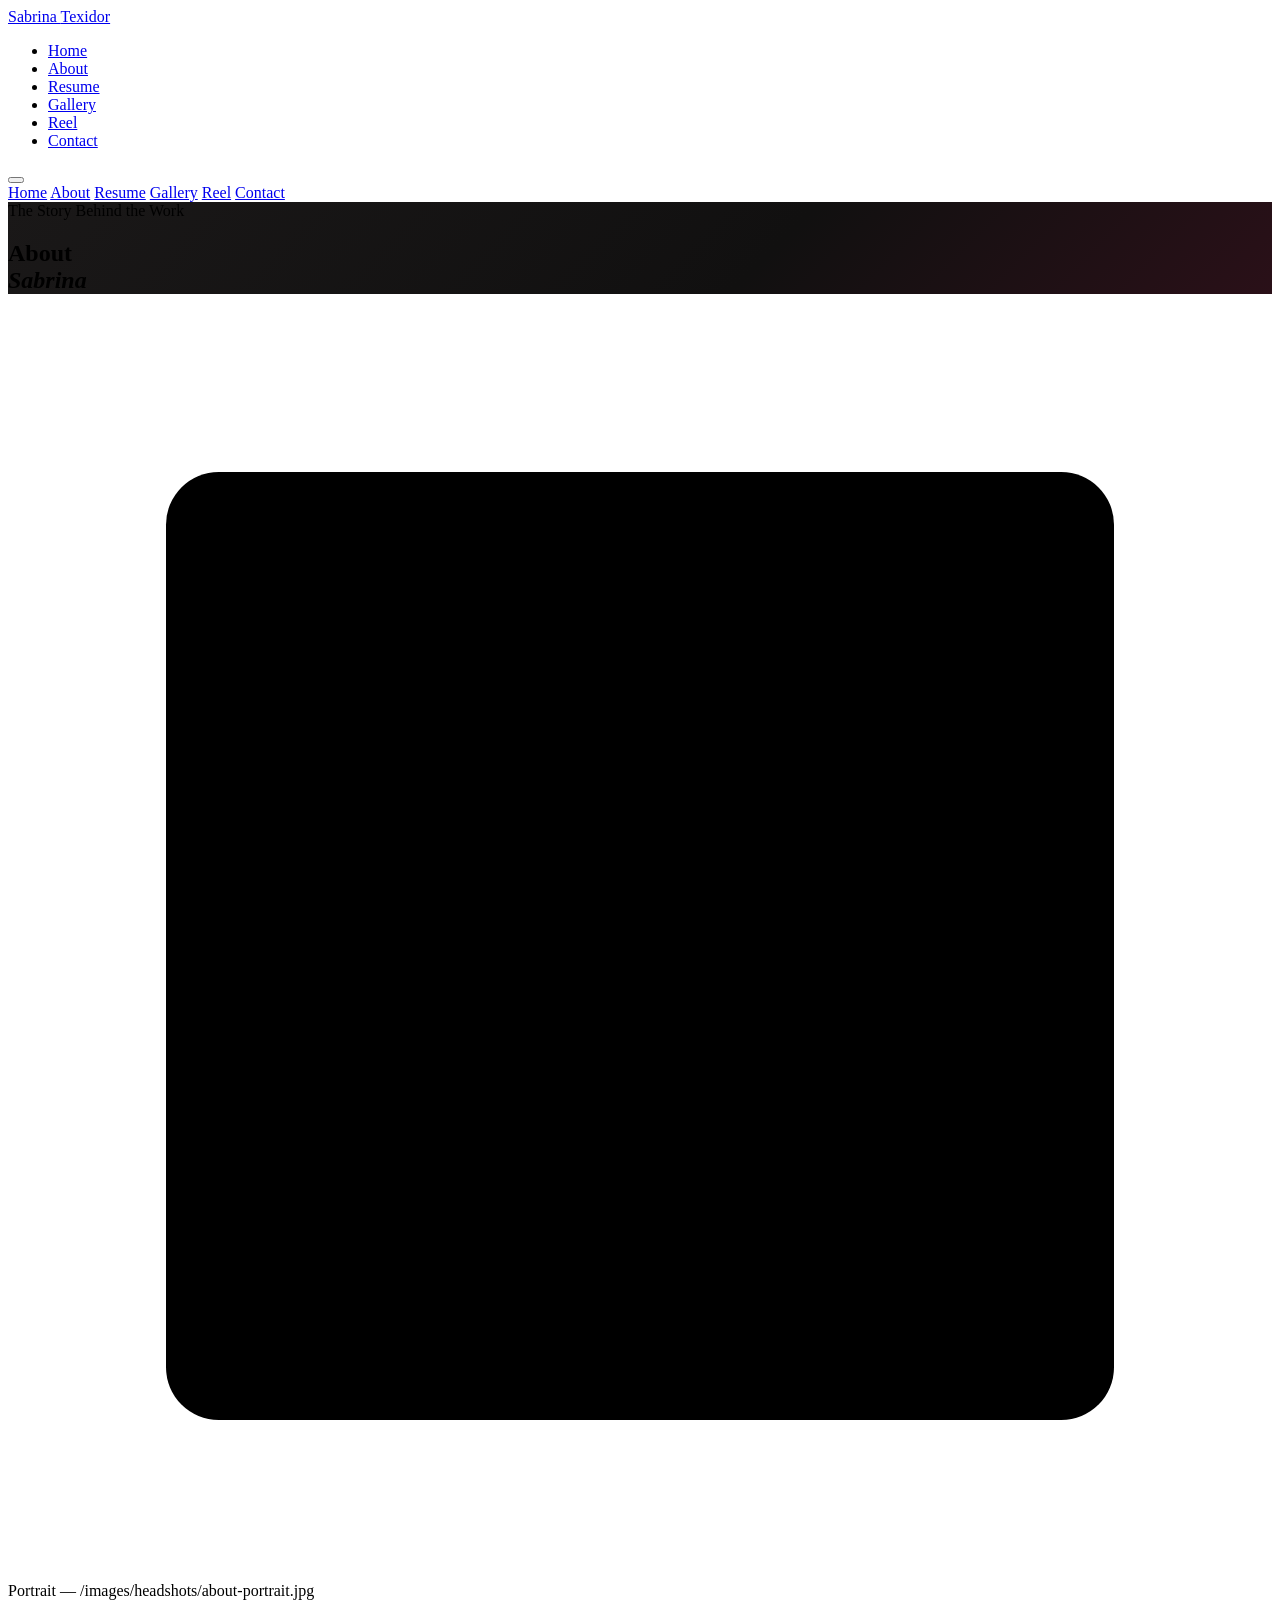
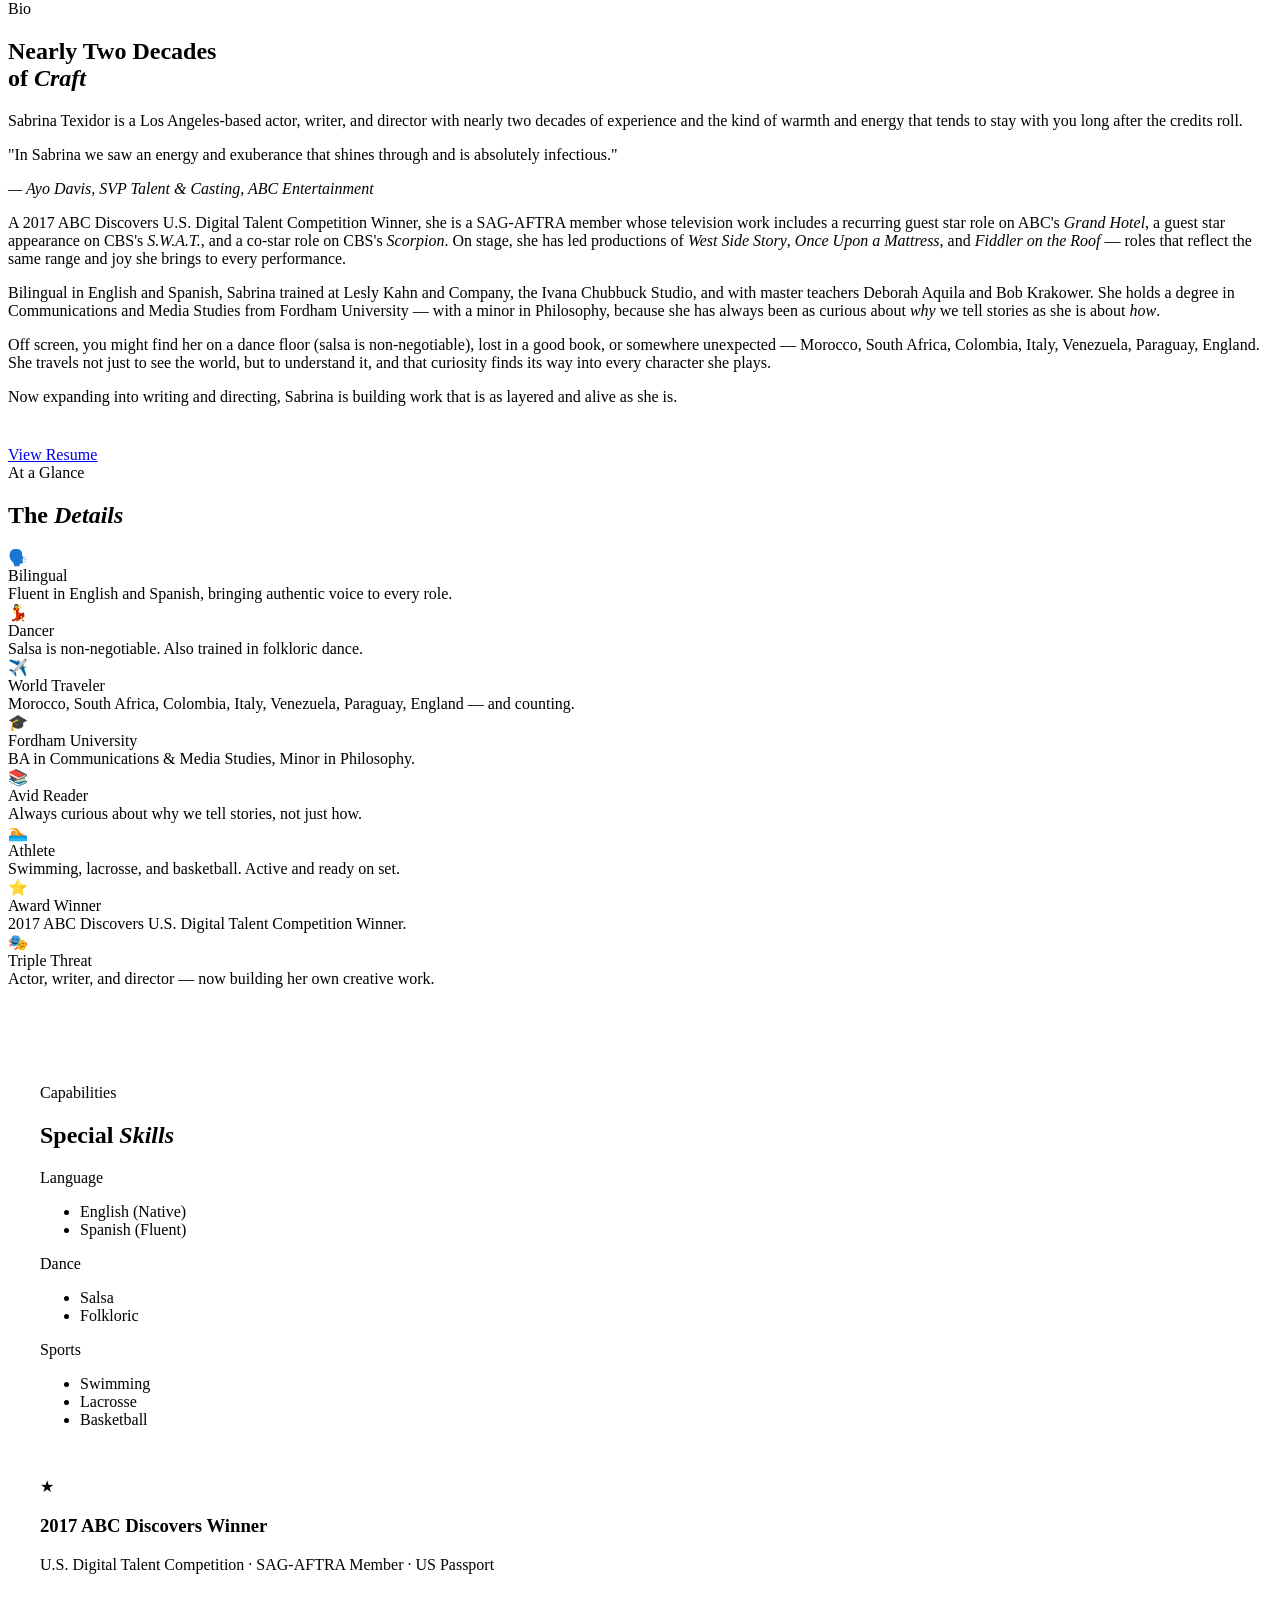
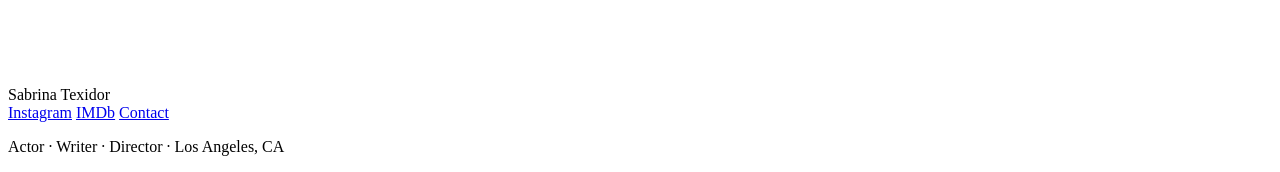
==== about.html @ fdd6691d "Add files via upload" ====
<!DOCTYPE html>
<html lang="en">
<head>
  <meta charset="UTF-8" />
  <meta name="viewport" content="width=device-width, initial-scale=1.0" />
  <title>About — Sabrina Texidor</title>
  <meta name="description" content="Learn about Sabrina Texidor — actor, writer, director based in Los Angeles. SAG-AFTRA member, ABC Discovers winner, bilingual storyteller." />
  <link rel="stylesheet" href="css/style.css" />
</head>
<body>

  <!-- NAVIGATION -->
  <nav class="nav scrolled" id="mainNav">
    <a href="index.html" class="nav__logo">Sabrina <span>Texidor</span></a>
    <ul class="nav__links">
      <li><a href="index.html">Home</a></li>
      <li><a href="about.html">About</a></li>
      <li><a href="resume.html">Resume</a></li>
      <li><a href="gallery.html">Gallery</a></li>
      <li><a href="reel.html">Reel</a></li>
      <li><a href="contact.html">Contact</a></li>
    </ul>
    <button class="nav__toggle" aria-label="Toggle menu">
      <span></span><span></span><span></span>
    </button>
  </nav>

  <div class="nav__mobile">
    <a href="index.html">Home</a>
    <a href="about.html">About</a>
    <a href="resume.html">Resume</a>
    <a href="gallery.html">Gallery</a>
    <a href="reel.html">Reel</a>
    <a href="contact.html">Contact</a>
  </div>

  <!-- PAGE HERO -->
  <section class="page-hero" style="background: linear-gradient(135deg, #1a1818 0%, #111010 60%, #2a1018 100%);">
    <div class="container">
      <div class="page-hero__content">
        <span class="section-label reveal">The Story Behind the Work</span>
        <h1 class="page-hero__title reveal reveal-delay-1">About<br><em style="color:var(--gold);">Sabrina</em></h1>
      </div>
    </div>
    <div style="position:absolute;inset:0;background:linear-gradient(to bottom, transparent 40%, var(--charcoal) 100%);"></div>
  </section>

  <!-- ABOUT INTRO -->
  <section class="about-intro">
    <div class="about-intro__grid container">
      <div class="about-intro__image reveal">
        <div class="about-photo">
          <div class="img-placeholder" style="height:100%;min-height:500px;">
            <svg viewBox="0 0 24 24" stroke-width="1"><rect x="3" y="3" width="18" height="18" rx="1"/><circle cx="8.5" cy="8.5" r="1.5"/><polyline points="21 15 16 10 5 21"/></svg>
            <span>Portrait — /images/headshots/about-portrait.jpg</span>
          </div>
          <!-- <img src="images/headshots/about-portrait.jpg" alt="Sabrina Texidor" /> -->
        </div>
      </div>

      <div class="about-intro__text">
        <span class="section-label reveal">Bio</span>
        <h2 class="section-title reveal reveal-delay-1">Nearly Two Decades<br>of <em>Craft</em></h2>
        <div class="divider reveal reveal-delay-2"></div>

        <p class="reveal reveal-delay-2">
          Sabrina Texidor is a Los Angeles-based actor, writer, and director with nearly two decades of experience and the kind of warmth and energy that tends to stay with you long after the credits roll.
        </p>

        <div class="pull-quote reveal reveal-delay-2">
          <p>"In Sabrina we saw an energy and exuberance that shines through and is absolutely infectious."</p>
          <cite>— Ayo Davis, SVP Talent &amp; Casting, ABC Entertainment</cite>
        </div>

        <p class="reveal reveal-delay-3">
          A 2017 ABC Discovers U.S. Digital Talent Competition Winner, she is a SAG-AFTRA member whose television work includes a recurring guest star role on ABC's <em>Grand Hotel</em>, a guest star appearance on CBS's <em>S.W.A.T.</em>, and a co-star role on CBS's <em>Scorpion</em>. On stage, she has led productions of <em>West Side Story</em>, <em>Once Upon a Mattress</em>, and <em>Fiddler on the Roof</em> — roles that reflect the same range and joy she brings to every performance.
        </p>

        <p class="reveal reveal-delay-3">
          Bilingual in English and Spanish, Sabrina trained at Lesly Kahn and Company, the Ivana Chubbuck Studio, and with master teachers Deborah Aquila and Bob Krakower. She holds a degree in Communications and Media Studies from Fordham University — with a minor in Philosophy, because she has always been as curious about <em>why</em> we tell stories as she is about <em>how</em>.
        </p>

        <p class="reveal reveal-delay-4">
          Off screen, you might find her on a dance floor (salsa is non-negotiable), lost in a good book, or somewhere unexpected — Morocco, South Africa, Colombia, Italy, Venezuela, Paraguay, England. She travels not just to see the world, but to understand it, and that curiosity finds its way into every character she plays.
        </p>

        <p class="reveal reveal-delay-4">
          Now expanding into writing and directing, Sabrina is building work that is as layered and alive as she is.
        </p>

        <div style="margin-top: 2.5rem;" class="reveal reveal-delay-4">
          <a href="resume.html" class="btn"><span>View Resume</span></a>
        </div>
      </div>
    </div>
  </section>

  <!-- FUN FACTS -->
  <section class="fun-facts">
    <div class="container">
      <span class="section-label reveal">At a Glance</span>
      <h2 class="section-title reveal reveal-delay-1">The <em>Details</em></h2>
      <div class="divider reveal reveal-delay-2"></div>

      <div class="fun-facts__grid">
        <div class="fact-card reveal">
          <div class="fact-card__icon">🗣️</div>
          <div class="fact-card__title">Bilingual</div>
          <div class="fact-card__text">Fluent in English and Spanish, bringing authentic voice to every role.</div>
        </div>
        <div class="fact-card reveal reveal-delay-1">
          <div class="fact-card__icon">💃</div>
          <div class="fact-card__title">Dancer</div>
          <div class="fact-card__text">Salsa is non-negotiable. Also trained in folkloric dance.</div>
        </div>
        <div class="fact-card reveal reveal-delay-2">
          <div class="fact-card__icon">✈️</div>
          <div class="fact-card__title">World Traveler</div>
          <div class="fact-card__text">Morocco, South Africa, Colombia, Italy, Venezuela, Paraguay, England — and counting.</div>
        </div>
        <div class="fact-card reveal reveal-delay-3">
          <div class="fact-card__icon">🎓</div>
          <div class="fact-card__title">Fordham University</div>
          <div class="fact-card__text">BA in Communications & Media Studies, Minor in Philosophy.</div>
        </div>
        <div class="fact-card reveal">
          <div class="fact-card__icon">📚</div>
          <div class="fact-card__title">Avid Reader</div>
          <div class="fact-card__text">Always curious about why we tell stories, not just how.</div>
        </div>
        <div class="fact-card reveal reveal-delay-1">
          <div class="fact-card__icon">🏊</div>
          <div class="fact-card__title">Athlete</div>
          <div class="fact-card__text">Swimming, lacrosse, and basketball. Active and ready on set.</div>
        </div>
        <div class="fact-card reveal reveal-delay-2">
          <div class="fact-card__icon">⭐</div>
          <div class="fact-card__title">Award Winner</div>
          <div class="fact-card__text">2017 ABC Discovers U.S. Digital Talent Competition Winner.</div>
        </div>
        <div class="fact-card reveal reveal-delay-3">
          <div class="fact-card__icon">🎭</div>
          <div class="fact-card__title">Triple Threat</div>
          <div class="fact-card__text">Actor, writer, and director — now building her own creative work.</div>
        </div>
      </div>
    </div>
  </section>

  <!-- SPECIAL SKILLS -->
  <section style="padding: 6rem 2rem; background: var(--charcoal);">
    <div class="container">
      <span class="section-label reveal">Capabilities</span>
      <h2 class="section-title reveal reveal-delay-1">Special <em>Skills</em></h2>
      <div class="divider reveal reveal-delay-2"></div>

      <div class="skills-grid reveal reveal-delay-2">
        <div class="skill-group">
          <div class="skill-group__title">Language</div>
          <ul class="skill-group__list">
            <li>English (Native)</li>
            <li>Spanish (Fluent)</li>
          </ul>
        </div>
        <div class="skill-group">
          <div class="skill-group__title">Dance</div>
          <ul class="skill-group__list">
            <li>Salsa</li>
            <li>Folkloric</li>
          </ul>
        </div>
        <div class="skill-group">
          <div class="skill-group__title">Sports</div>
          <ul class="skill-group__list">
            <li>Swimming</li>
            <li>Lacrosse</li>
            <li>Basketball</li>
          </ul>
        </div>
      </div>

      <div style="margin-top: 3rem;" class="reveal reveal-delay-3">
        <div class="award-highlight">
          <div class="award-star">★</div>
          <div class="award-highlight__text">
            <h3>2017 ABC Discovers Winner</h3>
            <p>U.S. Digital Talent Competition · SAG-AFTRA Member · US Passport</p>
          </div>
        </div>
      </div>
    </div>
  </section>

  <!-- FOOTER -->
  <footer>
    <div class="footer-logo">Sabrina <span>Texidor</span></div>
    <div class="footer-social">
      <a href="https://www.instagram.com/sabrinatexidor" target="_blank" rel="noopener">Instagram</a>
      <a href="https://www.imdb.com/name/nm5938109/" target="_blank" rel="noopener">IMDb</a>
      <a href="contact.html">Contact</a>
    </div>
    <p>Actor · Writer · Director · Los Angeles, CA</p>
  </footer>

  <script src="js/main.js"></script>
</body>
</html>
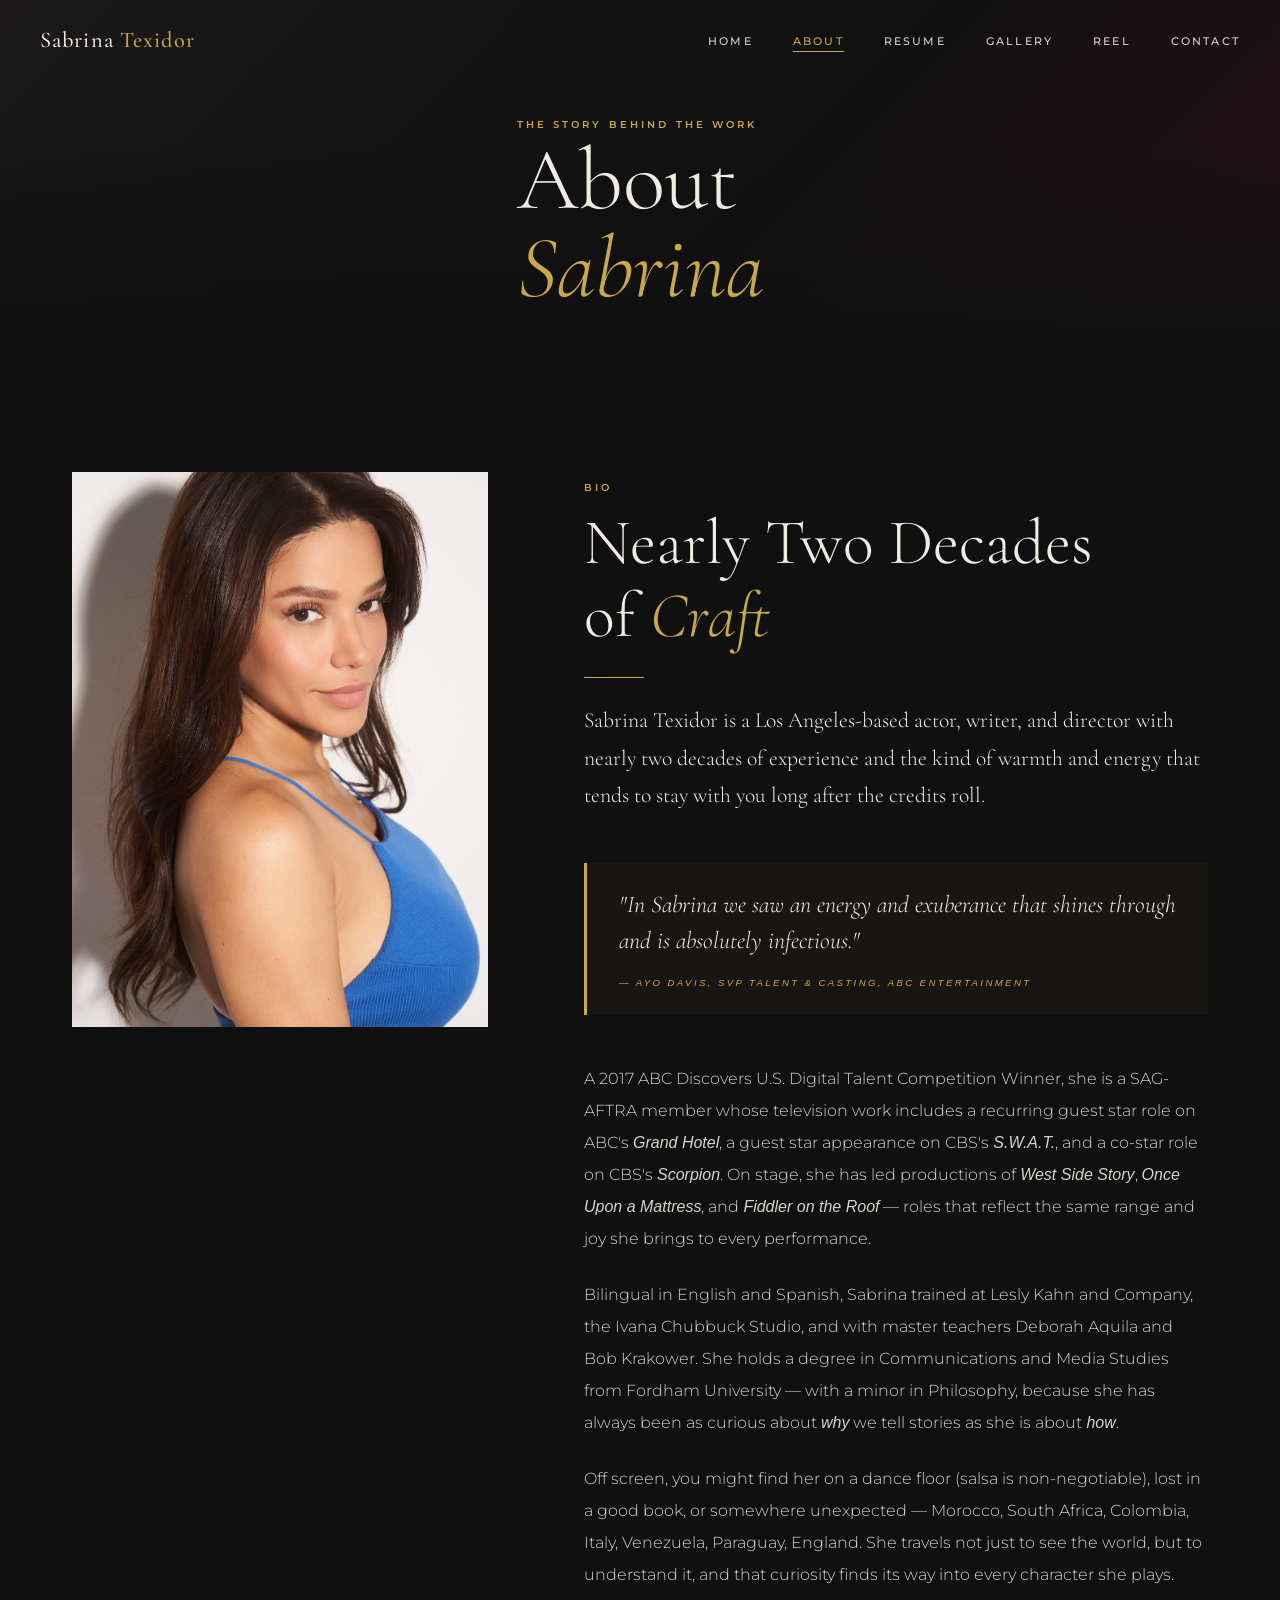
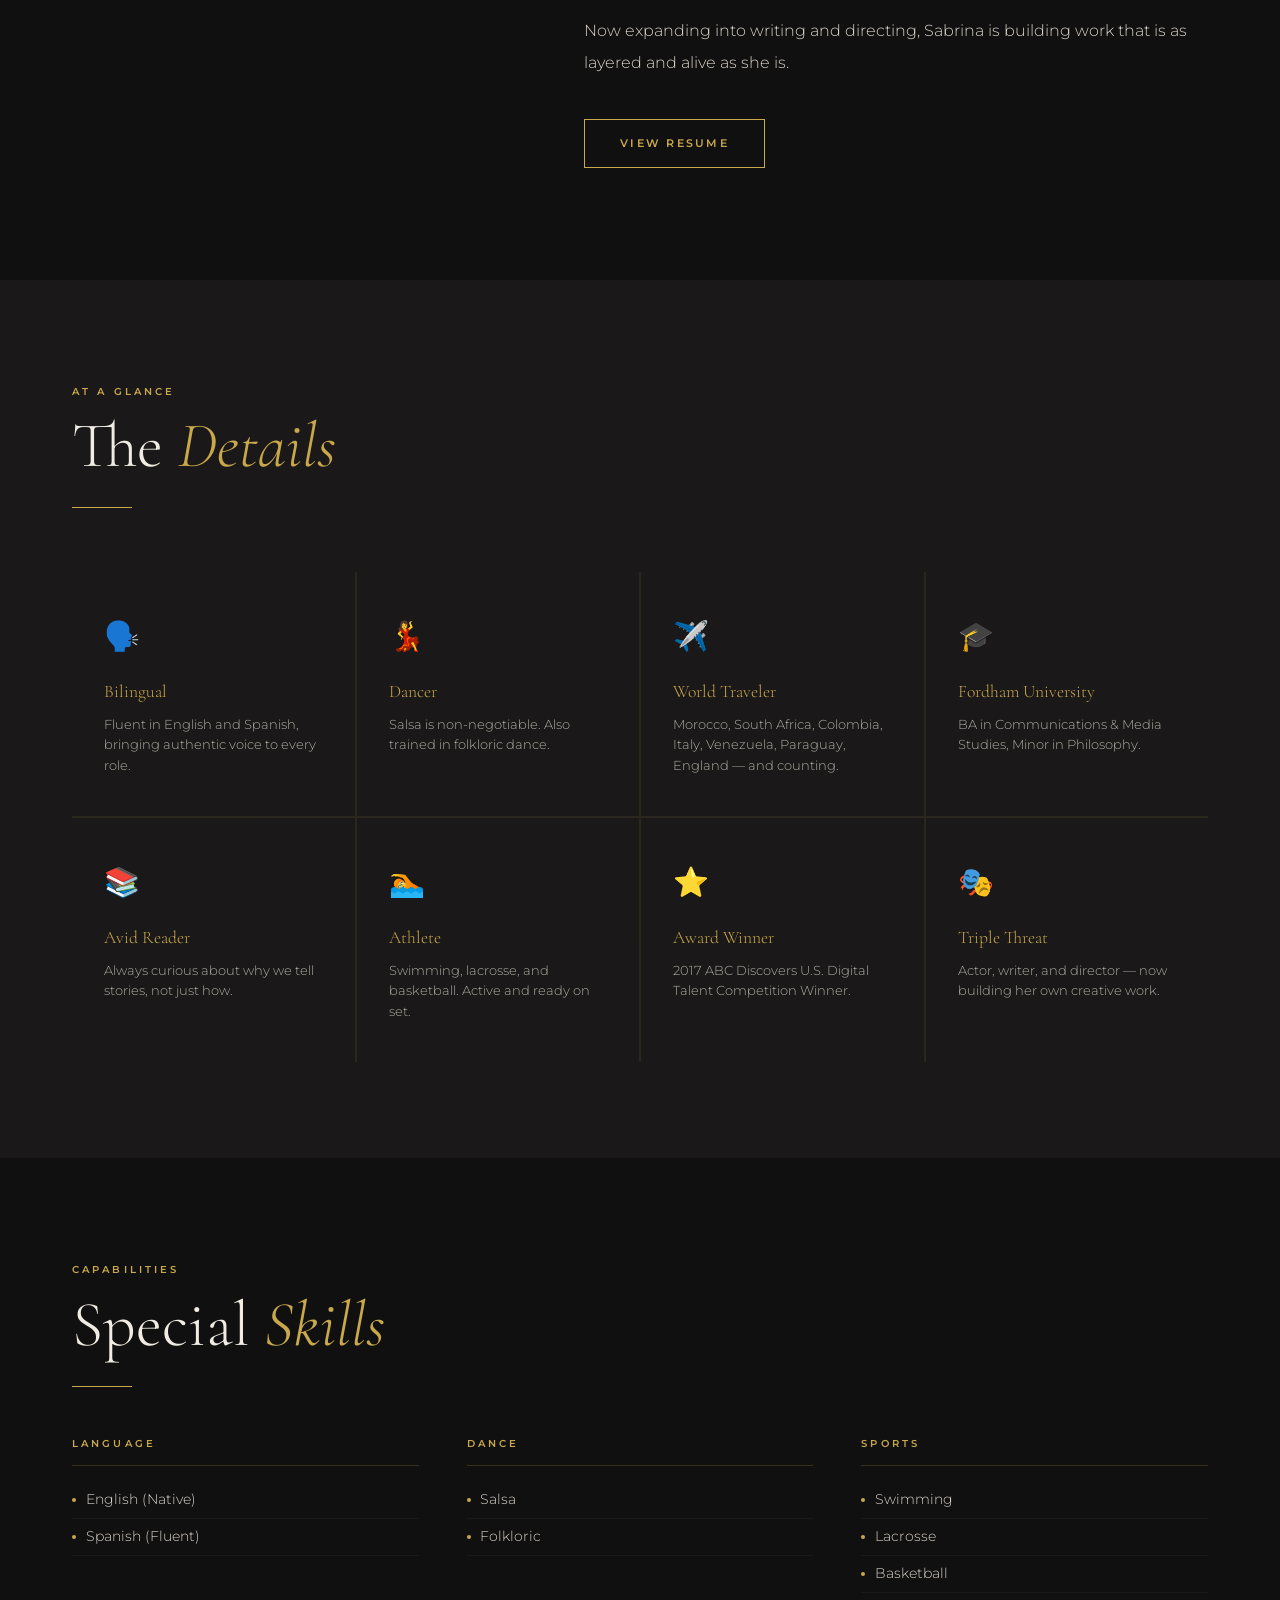
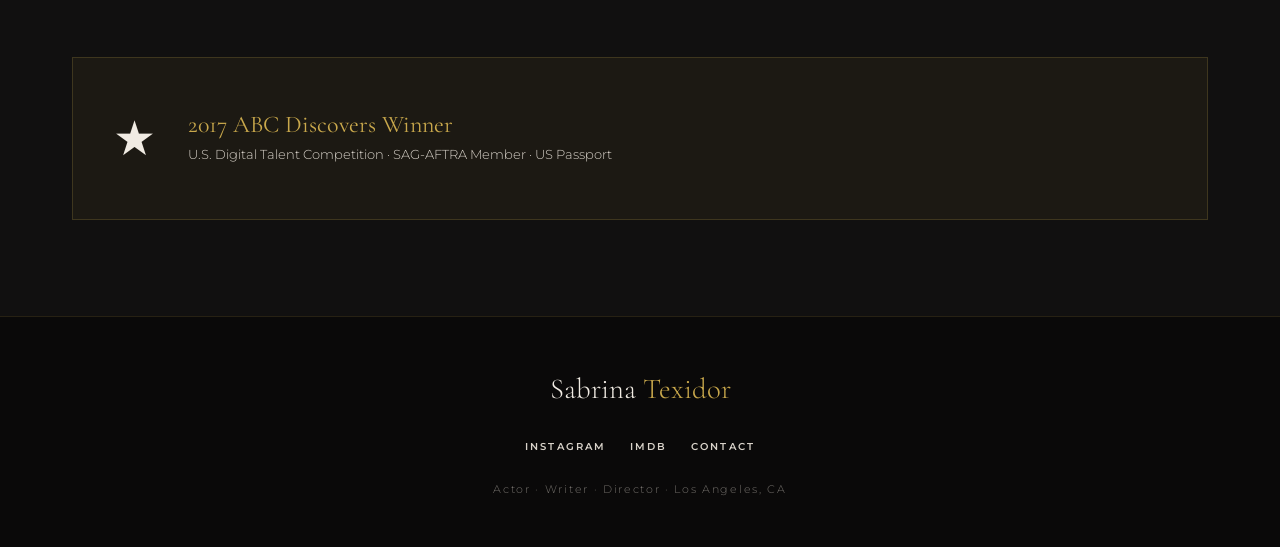
==== commit 00fd2038: "Add about portrait photo" ====
--- a/about.html
+++ b/about.html
@@ -50,11 +50,7 @@
     <div class="about-intro__grid container">
       <div class="about-intro__image reveal">
         <div class="about-photo">
-          <div class="img-placeholder" style="height:100%;min-height:500px;">
-            <svg viewBox="0 0 24 24" stroke-width="1"><rect x="3" y="3" width="18" height="18" rx="1"/><circle cx="8.5" cy="8.5" r="1.5"/><polyline points="21 15 16 10 5 21"/></svg>
-            <span>Portrait — /images/headshots/about-portrait.jpg</span>
-          </div>
-          <!-- <img src="images/headshots/about-portrait.jpg" alt="Sabrina Texidor" /> -->
+          <img src="images/headshots/about-portrait.jpg" alt="Sabrina Texidor" style="width:100%;height:100%;min-height:500px;object-fit:cover;object-position:top;" />
         </div>
       </div>
 
--- a/css/style.css
+++ b/css/style.css
@@ -0,0 +1,1503 @@
+/* ============================================
+   SABRINA TEXIDOR — MAIN STYLESHEET
+   ============================================ */
+
+@import url('https://fonts.googleapis.com/css2?family=Cormorant+Garamond:ital,wght@0,300;0,400;0,500;0,600;0,700;1,300;1,400;1,500;1,600&family=Montserrat:wght@300;400;500;600;700&display=swap');
+
+/* ── CSS VARIABLES ── */
+:root {
+  --charcoal: #111010;
+  --charcoal-mid: #1a1818;
+  --charcoal-light: #252323;
+  --cream: #f0ebe3;
+  --cream-dim: #d8d2c9;
+  --gold: #c9a84c;
+  --gold-light: #e0c476;
+  --gold-dim: #8a6e2a;
+  --wine: #7a2230;
+  --wine-light: #9e2d3f;
+  --white: #ffffff;
+
+  --font-serif: 'Cormorant Garamond', Georgia, serif;
+  --font-sans: 'Montserrat', sans-serif;
+
+  --nav-height: 80px;
+  --transition: 0.35s cubic-bezier(0.4, 0, 0.2, 1);
+  --transition-slow: 0.6s cubic-bezier(0.4, 0, 0.2, 1);
+}
+
+/* ── RESET & BASE ── */
+*, *::before, *::after { box-sizing: border-box; margin: 0; padding: 0; }
+
+html { scroll-behavior: smooth; font-size: 16px; }
+
+body {
+  background: var(--charcoal);
+  color: var(--cream);
+  font-family: var(--font-sans);
+  font-weight: 300;
+  line-height: 1.7;
+  overflow-x: hidden;
+}
+
+img { display: block; width: 100%; height: 100%; object-fit: cover; }
+a { color: inherit; text-decoration: none; }
+ul { list-style: none; }
+
+/* ── TYPOGRAPHY ── */
+h1, h2, h3, h4 { font-family: var(--font-serif); font-weight: 400; line-height: 1.15; }
+
+.section-label {
+  font-family: var(--font-sans);
+  font-size: 0.65rem;
+  font-weight: 600;
+  letter-spacing: 0.3em;
+  text-transform: uppercase;
+  color: var(--gold);
+}
+
+.section-title {
+  font-family: var(--font-serif);
+  font-size: clamp(2.5rem, 5vw, 4rem);
+  font-weight: 300;
+  color: var(--cream);
+  margin-top: 0.4rem;
+}
+
+.section-title em {
+  font-style: italic;
+  color: var(--gold);
+}
+
+/* ── UTILITY ── */
+.container {
+  max-width: 1200px;
+  margin: 0 auto;
+  padding: 0 2rem;
+}
+
+.divider {
+  width: 60px;
+  height: 1px;
+  background: var(--gold);
+  margin: 1.5rem 0;
+}
+
+.divider--center { margin: 1.5rem auto; }
+
+/* ── BUTTONS ── */
+.btn {
+  display: inline-flex;
+  align-items: center;
+  gap: 0.6rem;
+  padding: 0.85rem 2.2rem;
+  font-family: var(--font-sans);
+  font-size: 0.7rem;
+  font-weight: 600;
+  letter-spacing: 0.2em;
+  text-transform: uppercase;
+  border: 1px solid var(--gold);
+  color: var(--gold);
+  background: transparent;
+  cursor: pointer;
+  transition: var(--transition);
+  position: relative;
+  overflow: hidden;
+}
+
+.btn::before {
+  content: '';
+  position: absolute;
+  inset: 0;
+  background: var(--gold);
+  transform: translateX(-100%);
+  transition: var(--transition);
+  z-index: 0;
+}
+
+.btn:hover::before { transform: translateX(0); }
+.btn:hover { color: var(--charcoal); }
+.btn span, .btn svg { position: relative; z-index: 1; }
+
+.btn--wine {
+  border-color: var(--wine);
+  color: var(--wine-light);
+}
+.btn--wine::before { background: var(--wine); }
+.btn--wine:hover { color: var(--cream); }
+
+/* ── NAVIGATION ── */
+.nav {
+  position: fixed;
+  top: 0;
+  left: 0;
+  right: 0;
+  z-index: 1000;
+  height: var(--nav-height);
+  display: flex;
+  align-items: center;
+  padding: 0 2.5rem;
+  transition: var(--transition-slow);
+}
+
+.nav.scrolled {
+  background: rgba(17, 16, 16, 0.95);
+  backdrop-filter: blur(12px);
+  border-bottom: 1px solid rgba(201, 168, 76, 0.15);
+}
+
+.nav__logo {
+  font-family: var(--font-serif);
+  font-size: 1.4rem;
+  font-weight: 500;
+  letter-spacing: 0.05em;
+  color: var(--cream);
+  flex-shrink: 0;
+}
+
+.nav__logo span { color: var(--gold); }
+
+.nav__links {
+  display: flex;
+  align-items: center;
+  gap: 2.5rem;
+  margin-left: auto;
+}
+
+.nav__links a {
+  font-size: 0.68rem;
+  font-weight: 500;
+  letter-spacing: 0.2em;
+  text-transform: uppercase;
+  color: var(--cream-dim);
+  transition: var(--transition);
+  position: relative;
+}
+
+.nav__links a::after {
+  content: '';
+  position: absolute;
+  bottom: -4px;
+  left: 0;
+  right: 0;
+  height: 1px;
+  background: var(--gold);
+  transform: scaleX(0);
+  transform-origin: left;
+  transition: var(--transition);
+}
+
+.nav__links a:hover,
+.nav__links a.active { color: var(--gold); }
+.nav__links a:hover::after,
+.nav__links a.active::after { transform: scaleX(1); }
+
+/* Hamburger */
+.nav__toggle {
+  display: none;
+  flex-direction: column;
+  gap: 5px;
+  cursor: pointer;
+  margin-left: auto;
+  padding: 4px;
+  background: none;
+  border: none;
+}
+
+.nav__toggle span {
+  display: block;
+  width: 26px;
+  height: 1.5px;
+  background: var(--cream);
+  transition: var(--transition);
+  transform-origin: center;
+}
+
+.nav__toggle.open span:nth-child(1) { transform: translateY(6.5px) rotate(45deg); }
+.nav__toggle.open span:nth-child(2) { opacity: 0; transform: scaleX(0); }
+.nav__toggle.open span:nth-child(3) { transform: translateY(-6.5px) rotate(-45deg); }
+
+/* Mobile nav */
+.nav__mobile {
+  display: none;
+  position: fixed;
+  inset: 0;
+  z-index: 999;
+  background: var(--charcoal);
+  flex-direction: column;
+  align-items: center;
+  justify-content: center;
+  gap: 2.5rem;
+  opacity: 0;
+  pointer-events: none;
+  transition: var(--transition-slow);
+}
+
+.nav__mobile.open {
+  opacity: 1;
+  pointer-events: all;
+}
+
+.nav__mobile a {
+  font-family: var(--font-serif);
+  font-size: 2.5rem;
+  font-weight: 300;
+  color: var(--cream);
+  letter-spacing: 0.05em;
+  transition: var(--transition);
+}
+
+.nav__mobile a:hover { color: var(--gold); }
+
+/* ── PAGE HERO (shared) ── */
+.page-hero {
+  height: 40vh;
+  min-height: 280px;
+  display: flex;
+  align-items: flex-end;
+  padding: 3rem 2rem;
+  position: relative;
+  overflow: hidden;
+  background: var(--charcoal-mid);
+  padding-top: var(--nav-height);
+}
+
+.page-hero::after {
+  content: '';
+  position: absolute;
+  inset: 0;
+  background: linear-gradient(to bottom, transparent 40%, var(--charcoal) 100%);
+}
+
+.page-hero__content {
+  position: relative;
+  z-index: 1;
+  max-width: 1200px;
+  margin: 0 auto;
+  width: 100%;
+}
+
+.page-hero__title {
+  font-family: var(--font-serif);
+  font-size: clamp(3rem, 7vw, 5.5rem);
+  font-weight: 300;
+  color: var(--cream);
+  line-height: 1;
+}
+
+/* ── SCROLL ANIMATION ── */
+.reveal {
+  opacity: 1;
+  transform:  translateY(0);
+  transition: opacity 0.7s ease, transform 0.7s ease;
+}
+
+.reveal.visible {
+  opacity: 1;
+  transform: translateY(0);
+}
+
+.reveal-delay-1 { transition-delay: 0.1s; }
+.reveal-delay-2 { transition-delay: 0.2s; }
+.reveal-delay-3 { transition-delay: 0.3s; }
+.reveal-delay-4 { transition-delay: 0.4s; }
+
+/* ── FOOTER ── */
+footer {
+  background: #0a0909;
+  border-top: 1px solid rgba(201, 168, 76, 0.15);
+  padding: 3rem 2rem;
+  text-align: center;
+}
+
+footer .footer-logo {
+  font-family: var(--font-serif);
+  font-size: 1.8rem;
+  color: var(--cream);
+  margin-bottom: 1rem;
+}
+
+footer .footer-logo span { color: var(--gold); }
+
+footer p {
+  font-size: 0.7rem;
+  letter-spacing: 0.15em;
+  color: var(--cream-dim);
+  opacity: 0.5;
+}
+
+.footer-social {
+  display: flex;
+  gap: 1.5rem;
+  justify-content: center;
+  margin: 1.5rem 0;
+}
+
+.footer-social a {
+  font-size: 0.65rem;
+  font-weight: 600;
+  letter-spacing: 0.2em;
+  text-transform: uppercase;
+  color: var(--cream-dim);
+  transition: var(--transition);
+}
+
+.footer-social a:hover { color: var(--gold); }
+
+/* ── PLACEHOLDER IMAGES ── */
+.img-placeholder {
+  background: var(--charcoal-light);
+  border: 1px solid rgba(201, 168, 76, 0.1);
+  display: flex;
+  flex-direction: column;
+  align-items: center;
+  justify-content: center;
+  gap: 0.5rem;
+  color: rgba(201, 168, 76, 0.3);
+  font-size: 0.6rem;
+  letter-spacing: 0.2em;
+  text-transform: uppercase;
+  font-family: var(--font-sans);
+}
+
+.img-placeholder svg {
+  width: 28px;
+  height: 28px;
+  opacity: 0.3;
+  stroke: var(--gold);
+  fill: none;
+}
+
+/* ============================================
+   HOME PAGE
+   ============================================ */
+.hero {
+  height: 100vh;
+  min-height: 700px;
+  position: relative;
+  display: flex;
+  align-items: center;
+  overflow: hidden;
+}
+
+.hero__bg {
+  position: absolute;
+  inset: 0;
+  z-index: 0;
+}
+
+.hero__bg-img {
+  width: 100%;
+  height: 100%;
+  object-fit: cover;
+  object-position: center top;
+  opacity: 0.45;
+}
+
+.hero__overlay {
+  position: absolute;
+  inset: 0;
+  background: linear-gradient(
+    105deg,
+    rgba(17,16,16,0.92) 0%,
+    rgba(17,16,16,0.65) 50%,
+    rgba(122,34,48,0.15) 100%
+  );
+}
+
+.hero__content {
+  position: relative;
+  z-index: 2;
+  max-width: 1200px;
+  margin: 0 auto;
+  padding: 0 2.5rem;
+  width: 100%;
+}
+
+.hero__eyebrow {
+  display: flex;
+  align-items: center;
+  gap: 1rem;
+  margin-bottom: 1.5rem;
+}
+
+.hero__eyebrow-line {
+  width: 40px;
+  height: 1px;
+  background: var(--gold);
+}
+
+.hero__eyebrow-text {
+  font-size: 0.65rem;
+  font-weight: 600;
+  letter-spacing: 0.35em;
+  text-transform: uppercase;
+  color: var(--gold);
+}
+
+.hero__name {
+  font-family: var(--font-serif);
+  font-size: clamp(3.5rem, 10vw, 8.5rem);
+  font-weight: 300;
+  line-height: 0.95;
+  color: var(--cream);
+  margin-bottom: 1.5rem;
+}
+
+.hero__name em {
+  font-style: italic;
+  color: var(--gold-light);
+}
+
+.hero__tagline {
+  font-size: 0.75rem;
+  font-weight: 400;
+  letter-spacing: 0.4em;
+  text-transform: uppercase;
+  color: var(--cream-dim);
+  margin-bottom: 2.5rem;
+}
+
+.hero__tagline span {
+  color: var(--gold);
+  margin: 0 0.5rem;
+}
+
+.hero__quote {
+  max-width: 520px;
+  border-left: 2px solid var(--gold);
+  padding-left: 1.5rem;
+  margin-bottom: 3rem;
+}
+
+.hero__quote p {
+  font-family: var(--font-serif);
+  font-size: 1.05rem;
+  font-style: italic;
+  color: var(--cream-dim);
+  line-height: 1.6;
+}
+
+.hero__quote cite {
+  display: block;
+  font-family: var(--font-sans);
+  font-size: 0.6rem;
+  font-weight: 500;
+  letter-spacing: 0.2em;
+  text-transform: uppercase;
+  color: var(--gold);
+  margin-top: 0.8rem;
+  font-style: normal;
+}
+
+.hero__cta {
+  display: flex;
+  gap: 1.2rem;
+  flex-wrap: wrap;
+}
+
+.hero__scroll {
+  position: absolute;
+  bottom: 2.5rem;
+  right: 2.5rem;
+  z-index: 2;
+  display: flex;
+  flex-direction: column;
+  align-items: center;
+  gap: 0.8rem;
+  color: var(--cream-dim);
+  opacity: 0.5;
+}
+
+.hero__scroll span {
+  font-size: 0.55rem;
+  letter-spacing: 0.3em;
+  text-transform: uppercase;
+  writing-mode: vertical-rl;
+  transform: rotate(180deg);
+}
+
+.hero__scroll-line {
+  width: 1px;
+  height: 60px;
+  background: linear-gradient(to bottom, transparent, var(--gold));
+  animation: scrollPulse 2s ease-in-out infinite;
+}
+
+@keyframes scrollPulse {
+  0%, 100% { opacity: 0.3; transform: scaleY(0.8); }
+  50% { opacity: 1; transform: scaleY(1); }
+}
+
+/* Featured section */
+.featured {
+  padding: 7rem 2rem;
+  background: var(--charcoal);
+}
+
+.featured__grid {
+  display: grid;
+  grid-template-columns: 1fr 1fr;
+  gap: 0;
+  max-width: 1200px;
+  margin: 0 auto;
+}
+
+.featured__image {
+  position: relative;
+  aspect-ratio: 3/4;
+  overflow: hidden;
+}
+
+.featured__image img,
+.featured__image .img-placeholder {
+  width: 100%;
+  height: 100%;
+  transition: transform 0.8s cubic-bezier(0.4, 0, 0.2, 1);
+}
+
+.featured__image:hover img,
+.featured__image:hover .img-placeholder { transform: scale(1.04); }
+
+.featured__image-overlay {
+  position: absolute;
+  inset: 0;
+  background: linear-gradient(to top, rgba(17,16,16,0.8) 0%, transparent 50%);
+}
+
+.featured__text {
+  padding: 5rem 4rem;
+  display: flex;
+  flex-direction: column;
+  justify-content: center;
+  background: var(--charcoal-mid);
+}
+
+.featured__text p {
+  font-size: 0.95rem;
+  line-height: 1.9;
+  color: var(--cream-dim);
+  margin: 1.5rem 0 2.5rem;
+}
+
+/* Award badge */
+.award-badge {
+  display: inline-flex;
+  align-items: center;
+  gap: 0.8rem;
+  padding: 1rem 1.5rem;
+  background: rgba(201, 168, 76, 0.08);
+  border: 1px solid rgba(201, 168, 76, 0.25);
+  margin-top: 2rem;
+}
+
+.award-badge__star {
+  color: var(--gold);
+  font-size: 1.2rem;
+}
+
+.award-badge__text {
+  font-size: 0.65rem;
+  letter-spacing: 0.15em;
+  text-transform: uppercase;
+  color: var(--cream-dim);
+  line-height: 1.4;
+}
+
+.award-badge__text strong {
+  display: block;
+  color: var(--gold);
+  font-weight: 600;
+}
+
+/* Credits strip */
+.credits-strip {
+  padding: 5rem 2rem;
+  background: var(--charcoal-light);
+  border-top: 1px solid rgba(201, 168, 76, 0.1);
+  border-bottom: 1px solid rgba(201, 168, 76, 0.1);
+}
+
+.credits-strip__inner {
+  max-width: 1200px;
+  margin: 0 auto;
+  display: grid;
+  grid-template-columns: repeat(3, 1fr);
+  gap: 1px;
+  background: rgba(201, 168, 76, 0.1);
+}
+
+.credit-item {
+  padding: 2.5rem 2rem;
+  background: var(--charcoal-light);
+  text-align: center;
+  transition: var(--transition);
+}
+
+.credit-item:hover { background: rgba(201, 168, 76, 0.05); }
+
+.credit-item__network {
+  font-size: 0.6rem;
+  letter-spacing: 0.3em;
+  text-transform: uppercase;
+  color: var(--gold);
+  margin-bottom: 0.5rem;
+}
+
+.credit-item__role {
+  font-family: var(--font-serif);
+  font-size: 1.4rem;
+  color: var(--cream);
+}
+
+.credit-item__show {
+  font-size: 0.7rem;
+  letter-spacing: 0.1em;
+  color: var(--cream-dim);
+  opacity: 0.6;
+  margin-top: 0.3rem;
+}
+
+/* ============================================
+   ABOUT PAGE
+   ============================================ */
+.about-intro {
+  padding: 7rem 2rem;
+  background: var(--charcoal);
+}
+
+.about-intro__grid {
+  display: grid;
+  grid-template-columns: 1fr 1.5fr;
+  gap: 6rem;
+  align-items: start;
+  max-width: 1200px;
+  margin: 0 auto;
+}
+
+.about-intro__image {
+  position: sticky;
+  top: 6rem;
+}
+
+.about-photo {
+  aspect-ratio: 3/4;
+  overflow: hidden;
+  position: relative;
+}
+
+.about-photo::before {
+  content: '';
+  position: absolute;
+  top: -12px;
+  left: -12px;
+  right: 12px;
+  bottom: 12px;
+  border: 1px solid rgba(201, 168, 76, 0.2);
+  pointer-events: none;
+  z-index: 0;
+}
+
+.about-photo img,
+.about-photo .img-placeholder {
+  width: 100%;
+  height: 100%;
+  position: relative;
+  z-index: 1;
+}
+
+.about-intro__text p {
+  font-size: 1rem;
+  line-height: 2;
+  color: var(--cream-dim);
+  margin-bottom: 1.5rem;
+}
+
+.about-intro__text p:first-of-type {
+  font-family: var(--font-serif);
+  font-size: 1.35rem;
+  color: var(--cream);
+  line-height: 1.75;
+}
+
+.pull-quote {
+  border-left: 3px solid var(--gold);
+  padding: 1.5rem 2rem;
+  margin: 3rem 0;
+  background: rgba(201, 168, 76, 0.04);
+}
+
+.pull-quote p {
+  font-family: var(--font-serif);
+  font-size: 1.5rem !important;
+  font-style: italic;
+  color: var(--cream) !important;
+  line-height: 1.5 !important;
+  margin: 0 !important;
+}
+
+.pull-quote cite {
+  display: block;
+  font-family: var(--font-sans);
+  font-size: 0.6rem;
+  font-weight: 500;
+  letter-spacing: 0.25em;
+  text-transform: uppercase;
+  color: var(--gold);
+  margin-top: 1rem;
+}
+
+/* Fun facts */
+.fun-facts {
+  padding: 6rem 2rem;
+  background: var(--charcoal-mid);
+}
+
+.fun-facts__grid {
+  display: grid;
+  grid-template-columns: repeat(4, 1fr);
+  gap: 2px;
+  background: rgba(201, 168, 76, 0.1);
+  max-width: 1200px;
+  margin: 4rem auto 0;
+}
+
+.fact-card {
+  background: var(--charcoal-mid);
+  padding: 2.5rem 2rem;
+  transition: var(--transition);
+}
+
+.fact-card:hover { background: rgba(201, 168, 76, 0.06); }
+
+.fact-card__icon {
+  font-size: 1.8rem;
+  margin-bottom: 1rem;
+}
+
+.fact-card__title {
+  font-family: var(--font-serif);
+  font-size: 1.1rem;
+  color: var(--gold);
+  margin-bottom: 0.5rem;
+}
+
+.fact-card__text {
+  font-size: 0.8rem;
+  color: var(--cream-dim);
+  line-height: 1.6;
+  opacity: 0.8;
+}
+
+/* Skills bar */
+.skills-section {
+  padding: 6rem 2rem;
+  background: var(--charcoal);
+  max-width: 1200px;
+  margin: 0 auto;
+}
+
+.skills-grid {
+  display: grid;
+  grid-template-columns: repeat(3, 1fr);
+  gap: 3rem;
+  margin-top: 3rem;
+}
+
+.skill-group__title {
+  font-size: 0.65rem;
+  font-weight: 600;
+  letter-spacing: 0.3em;
+  text-transform: uppercase;
+  color: var(--gold);
+  margin-bottom: 1rem;
+  padding-bottom: 0.8rem;
+  border-bottom: 1px solid rgba(201, 168, 76, 0.2);
+}
+
+.skill-group__list li {
+  font-size: 0.85rem;
+  color: var(--cream-dim);
+  padding: 0.4rem 0;
+  border-bottom: 1px solid rgba(255,255,255,0.04);
+  display: flex;
+  align-items: center;
+  gap: 0.6rem;
+}
+
+.skill-group__list li::before {
+  content: '';
+  width: 4px;
+  height: 4px;
+  background: var(--gold);
+  border-radius: 50%;
+  flex-shrink: 0;
+}
+
+/* ============================================
+   RESUME PAGE
+   ============================================ */
+.resume-wrapper {
+  max-width: 1200px;
+  margin: 0 auto;
+  padding: 5rem 2rem 8rem;
+}
+
+.resume-header {
+  display: flex;
+  justify-content: space-between;
+  align-items: flex-start;
+  margin-bottom: 4rem;
+  flex-wrap: wrap;
+  gap: 2rem;
+}
+
+.resume-meta {
+  display: flex;
+  flex-direction: column;
+  gap: 0.4rem;
+}
+
+.resume-meta__item {
+  font-size: 0.7rem;
+  letter-spacing: 0.1em;
+  color: var(--cream-dim);
+}
+
+.resume-meta__item span {
+  color: var(--gold);
+  margin-right: 0.5rem;
+}
+
+.resume-section {
+  margin-bottom: 4rem;
+}
+
+.resume-section__header {
+  display: flex;
+  align-items: center;
+  gap: 1.5rem;
+  margin-bottom: 1.5rem;
+  padding-bottom: 0.8rem;
+  border-bottom: 1px solid rgba(201, 168, 76, 0.2);
+}
+
+.resume-section__title {
+  font-family: var(--font-serif);
+  font-size: 1.6rem;
+  font-weight: 400;
+  color: var(--cream);
+}
+
+.resume-section__count {
+  font-size: 0.6rem;
+  letter-spacing: 0.2em;
+  color: var(--gold);
+  opacity: 0.7;
+}
+
+.resume-table {
+  width: 100%;
+}
+
+.resume-row {
+  display: grid;
+  grid-template-columns: 2fr 1.5fr 1fr;
+  gap: 1.5rem;
+  padding: 1rem 0;
+  border-bottom: 1px solid rgba(255,255,255,0.04);
+  transition: var(--transition);
+}
+
+.resume-row:hover { background: rgba(201, 168, 76, 0.03); padding-left: 0.8rem; }
+
+.resume-row__title {
+  font-family: var(--font-serif);
+  font-size: 1.05rem;
+  color: var(--cream);
+}
+
+.resume-row__role {
+  font-size: 0.78rem;
+  color: var(--cream-dim);
+  opacity: 0.7;
+}
+
+.resume-row__network {
+  font-size: 0.65rem;
+  font-weight: 600;
+  letter-spacing: 0.15em;
+  text-transform: uppercase;
+  color: var(--gold);
+}
+
+/* Training list */
+.training-list {
+  display: grid;
+  grid-template-columns: repeat(2, 1fr);
+  gap: 0.5rem;
+}
+
+.training-item {
+  padding: 1rem 1.2rem;
+  background: rgba(255,255,255,0.02);
+  border-left: 2px solid transparent;
+  transition: var(--transition);
+}
+
+.training-item:hover { border-left-color: var(--gold); background: rgba(201, 168, 76, 0.04); }
+
+.training-item__name {
+  font-family: var(--font-serif);
+  font-size: 0.95rem;
+  color: var(--cream);
+}
+
+.training-item__detail {
+  font-size: 0.7rem;
+  color: var(--gold);
+  margin-top: 0.2rem;
+}
+
+/* Award section */
+.award-highlight {
+  display: flex;
+  align-items: center;
+  gap: 2rem;
+  padding: 2.5rem;
+  background: rgba(201, 168, 76, 0.06);
+  border: 1px solid rgba(201, 168, 76, 0.2);
+  margin-top: 4rem;
+}
+
+.award-star {
+  font-size: 3rem;
+  flex-shrink: 0;
+}
+
+.award-highlight__text h3 {
+  font-family: var(--font-serif);
+  font-size: 1.5rem;
+  color: var(--gold);
+}
+
+.award-highlight__text p {
+  font-size: 0.8rem;
+  color: var(--cream-dim);
+  margin-top: 0.3rem;
+}
+
+/* ============================================
+   GALLERY PAGE
+   ============================================ */
+.gallery-wrapper {
+  padding: 4rem 2rem 8rem;
+  max-width: 1400px;
+  margin: 0 auto;
+}
+
+.gallery-section {
+  margin-bottom: 5rem;
+}
+
+.gallery-section__header {
+  display: flex;
+  align-items: baseline;
+  gap: 1.5rem;
+  margin-bottom: 2rem;
+}
+
+.gallery-section__title {
+  font-family: var(--font-serif);
+  font-size: 2rem;
+  color: var(--cream);
+}
+
+.gallery-section__count {
+  font-size: 0.6rem;
+  letter-spacing: 0.2em;
+  color: var(--gold);
+}
+
+/* Headshots: large grid */
+.gallery-headshots {
+  display: grid;
+  grid-template-columns: repeat(4, 1fr);
+  gap: 6px;
+}
+
+.gallery-headshots .gallery-item {
+  aspect-ratio: 3/4;
+}
+
+/* Travel: masonry-like */
+.gallery-travel {
+  display: grid;
+  grid-template-columns: repeat(5, 1fr);
+  grid-auto-rows: 200px;
+  gap: 6px;
+}
+
+.gallery-travel .gallery-item:nth-child(1),
+.gallery-travel .gallery-item:nth-child(6) {
+  grid-column: span 2;
+  grid-row: span 2;
+}
+
+/* BTS */
+.gallery-bts {
+  display: grid;
+  grid-template-columns: repeat(4, 1fr);
+  gap: 6px;
+}
+
+.gallery-bts .gallery-item { aspect-ratio: 1; }
+
+/* Childhood */
+.gallery-childhood {
+  display: grid;
+  grid-template-columns: repeat(4, 1fr);
+  gap: 6px;
+}
+
+.gallery-childhood .gallery-item { aspect-ratio: 3/4; }
+
+/* Gallery item */
+.gallery-item {
+  position: relative;
+  overflow: hidden;
+  cursor: pointer;
+}
+
+.gallery-item img,
+.gallery-item .img-placeholder {
+  width: 100%;
+  height: 100%;
+  transition: transform 0.6s cubic-bezier(0.4,0,0.2,1);
+}
+
+.gallery-item:hover img,
+.gallery-item:hover .img-placeholder { transform: scale(1.05); }
+
+.gallery-item__overlay {
+  position: absolute;
+  inset: 0;
+  background: rgba(17,16,16,0);
+  display: flex;
+  align-items: center;
+  justify-content: center;
+  transition: var(--transition-slow);
+  z-index: 2;
+}
+
+.gallery-item:hover .gallery-item__overlay {
+  background: rgba(17,16,16,0.4);
+}
+
+.gallery-item__overlay svg {
+  color: var(--gold);
+  opacity: 0;
+  transform: scale(0.8);
+  transition: var(--transition);
+  width: 30px;
+  height: 30px;
+}
+
+.gallery-item:hover .gallery-item__overlay svg {
+  opacity: 1;
+  transform: scale(1);
+}
+
+.gallery-item__caption {
+  position: absolute;
+  bottom: 0;
+  left: 0;
+  right: 0;
+  padding: 0.8rem 1rem;
+  background: linear-gradient(transparent, rgba(17,16,16,0.85));
+  font-size: 0.6rem;
+  letter-spacing: 0.15em;
+  text-transform: uppercase;
+  color: var(--cream-dim);
+  z-index: 2;
+  transform: translateY(100%);
+  transition: var(--transition);
+}
+
+.gallery-item:hover .gallery-item__caption { transform: translateY(0); }
+
+/* Lightbox */
+.lightbox {
+  display: none;
+  position: fixed;
+  inset: 0;
+  z-index: 9999;
+  background: rgba(11,10,10,0.97);
+  align-items: center;
+  justify-content: center;
+}
+
+.lightbox.open { display: flex; }
+
+.lightbox__img {
+  max-width: 90vw;
+  max-height: 90vh;
+  object-fit: contain;
+}
+
+.lightbox__close {
+  position: absolute;
+  top: 2rem;
+  right: 2rem;
+  background: none;
+  border: none;
+  color: var(--cream);
+  font-size: 2rem;
+  cursor: pointer;
+  line-height: 1;
+  opacity: 0.6;
+  transition: var(--transition);
+}
+
+.lightbox__close:hover { opacity: 1; color: var(--gold); }
+
+/* ============================================
+   REEL PAGE
+   ============================================ */
+.reel-wrapper {
+  max-width: 1100px;
+  margin: 0 auto;
+  padding: 5rem 2rem 8rem;
+}
+
+.reel-main {
+  margin-bottom: 5rem;
+}
+
+.reel-main__label {
+  font-size: 0.65rem;
+  font-weight: 600;
+  letter-spacing: 0.3em;
+  text-transform: uppercase;
+  color: var(--gold);
+  margin-bottom: 1rem;
+}
+
+.reel-main__title {
+  font-family: var(--font-serif);
+  font-size: clamp(2rem, 4vw, 3.5rem);
+  color: var(--cream);
+  margin-bottom: 2rem;
+}
+
+.video-embed {
+  position: relative;
+  padding-bottom: 56.25%;
+  height: 0;
+  overflow: hidden;
+  border: 1px solid rgba(201, 168, 76, 0.15);
+}
+
+.video-embed iframe {
+  position: absolute;
+  inset: 0;
+  width: 100%;
+  height: 100%;
+}
+
+.reel-clips {
+  margin-top: 5rem;
+}
+
+.clips-grid {
+  display: grid;
+  grid-template-columns: repeat(3, 1fr);
+  gap: 1.5rem;
+  margin-top: 2.5rem;
+}
+
+.clip-card {
+  background: var(--charcoal-mid);
+  border: 1px solid rgba(255,255,255,0.05);
+  overflow: hidden;
+  transition: var(--transition);
+}
+
+.clip-card:hover {
+  border-color: rgba(201, 168, 76, 0.2);
+  transform: translateY(-3px);
+}
+
+.clip-card__thumb {
+  aspect-ratio: 16/9;
+  background: var(--charcoal-light);
+  position: relative;
+  overflow: hidden;
+  display: flex;
+  align-items: center;
+  justify-content: center;
+}
+
+.clip-card__coming-soon {
+  position: absolute;
+  inset: 0;
+  display: flex;
+  flex-direction: column;
+  align-items: center;
+  justify-content: center;
+  gap: 0.8rem;
+  background: linear-gradient(135deg, var(--charcoal-light), var(--charcoal));
+}
+
+.clip-card__coming-soon-text {
+  font-size: 0.6rem;
+  letter-spacing: 0.3em;
+  text-transform: uppercase;
+  color: var(--gold);
+  opacity: 0.8;
+}
+
+.clip-card__coming-soon-icon {
+  width: 40px;
+  height: 40px;
+  border: 1px solid rgba(201, 168, 76, 0.3);
+  border-radius: 50%;
+  display: flex;
+  align-items: center;
+  justify-content: center;
+}
+
+.clip-card__coming-soon-icon svg {
+  width: 18px;
+  height: 18px;
+  color: var(--gold);
+  opacity: 0.6;
+}
+
+.clip-card__body {
+  padding: 1.2rem 1.5rem;
+}
+
+.clip-card__network {
+  font-size: 0.6rem;
+  letter-spacing: 0.25em;
+  text-transform: uppercase;
+  color: var(--gold);
+  margin-bottom: 0.3rem;
+}
+
+.clip-card__title {
+  font-family: var(--font-serif);
+  font-size: 1.1rem;
+  color: var(--cream);
+}
+
+.clip-card__role {
+  font-size: 0.7rem;
+  color: var(--cream-dim);
+  opacity: 0.6;
+  margin-top: 0.2rem;
+}
+
+/* ============================================
+   CONTACT PAGE
+   ============================================ */
+.contact-wrapper {
+  max-width: 1200px;
+  margin: 0 auto;
+  padding: 5rem 2rem 8rem;
+}
+
+.contact-grid {
+  display: grid;
+  grid-template-columns: 1fr 1.5fr;
+  gap: 6rem;
+  align-items: start;
+}
+
+.contact-info__links {
+  display: flex;
+  flex-direction: column;
+  gap: 1.5rem;
+  margin-top: 2.5rem;
+}
+
+.contact-link {
+  display: flex;
+  align-items: center;
+  gap: 1.2rem;
+  padding: 1.2rem;
+  background: rgba(255,255,255,0.02);
+  border: 1px solid rgba(255,255,255,0.05);
+  transition: var(--transition);
+  color: var(--cream-dim);
+}
+
+.contact-link:hover {
+  border-color: rgba(201, 168, 76, 0.3);
+  background: rgba(201, 168, 76, 0.04);
+  color: var(--cream);
+}
+
+.contact-link__icon {
+  width: 36px;
+  height: 36px;
+  border: 1px solid rgba(201, 168, 76, 0.3);
+  display: flex;
+  align-items: center;
+  justify-content: center;
+  flex-shrink: 0;
+  color: var(--gold);
+  font-size: 0.9rem;
+}
+
+.contact-link__label {
+  font-size: 0.6rem;
+  letter-spacing: 0.2em;
+  text-transform: uppercase;
+  color: var(--gold);
+  display: block;
+  margin-bottom: 0.2rem;
+}
+
+.contact-link__value {
+  font-size: 0.82rem;
+  color: inherit;
+}
+
+.contact-form {
+  background: var(--charcoal-mid);
+  padding: 3rem;
+  border: 1px solid rgba(255,255,255,0.05);
+}
+
+.form-group {
+  margin-bottom: 1.5rem;
+}
+
+.form-group label {
+  display: block;
+  font-size: 0.62rem;
+  font-weight: 600;
+  letter-spacing: 0.2em;
+  text-transform: uppercase;
+  color: var(--gold);
+  margin-bottom: 0.6rem;
+}
+
+.form-group input,
+.form-group select,
+.form-group textarea {
+  width: 100%;
+  background: rgba(255,255,255,0.03);
+  border: 1px solid rgba(255,255,255,0.1);
+  border-radius: 0;
+  color: var(--cream);
+  font-family: var(--font-sans);
+  font-size: 0.85rem;
+  padding: 0.85rem 1rem;
+  transition: var(--transition);
+  outline: none;
+  appearance: none;
+}
+
+.form-group input:focus,
+.form-group select:focus,
+.form-group textarea:focus {
+  border-color: rgba(201, 168, 76, 0.5);
+  background: rgba(201, 168, 76, 0.03);
+}
+
+.form-group textarea {
+  min-height: 140px;
+  resize: vertical;
+}
+
+.form-group input::placeholder,
+.form-group textarea::placeholder {
+  color: rgba(216, 210, 201, 0.25);
+}
+
+.form-row {
+  display: grid;
+  grid-template-columns: 1fr 1fr;
+  gap: 1rem;
+}
+
+.form-success {
+  display: none;
+  text-align: center;
+  padding: 2rem;
+}
+
+.form-success.show { display: block; }
+
+.form-success h3 {
+  font-family: var(--font-serif);
+  font-size: 2rem;
+  color: var(--gold);
+  margin-bottom: 0.5rem;
+}
+
+.form-success p {
+  font-size: 0.85rem;
+  color: var(--cream-dim);
+}
+
+/* ============================================
+   RESPONSIVE
+   ============================================ */
+@media (max-width: 1024px) {
+  .featured__grid { grid-template-columns: 1fr; }
+  .featured__text { padding: 3rem 2.5rem; }
+  .about-intro__grid { grid-template-columns: 1fr; }
+  .about-intro__image { position: relative; top: 0; max-width: 400px; }
+  .fun-facts__grid { grid-template-columns: repeat(2, 1fr); }
+  .skills-grid { grid-template-columns: repeat(2, 1fr); }
+  .gallery-headshots { grid-template-columns: repeat(3, 1fr); }
+  .gallery-travel { grid-template-columns: repeat(3, 1fr); }
+  .clips-grid { grid-template-columns: repeat(2, 1fr); }
+  .contact-grid { grid-template-columns: 1fr; gap: 3rem; }
+  .training-list { grid-template-columns: 1fr; }
+}
+
+@media (max-width: 768px) {
+  .nav__links { display: none; }
+  .nav__toggle { display: flex; }
+  .nav__mobile { display: flex; }
+
+  :root { --nav-height: 65px; }
+
+  .hero__name { font-size: clamp(3rem, 12vw, 5rem); }
+  .credits-strip__inner { grid-template-columns: 1fr; }
+  .fun-facts__grid { grid-template-columns: 1fr; }
+  .skills-grid { grid-template-columns: 1fr; }
+  .gallery-headshots { grid-template-columns: repeat(2, 1fr); }
+  .gallery-travel { grid-template-columns: repeat(2, 1fr); }
+  .gallery-bts { grid-template-columns: repeat(2, 1fr); }
+  .gallery-childhood { grid-template-columns: repeat(2, 1fr); }
+  .clips-grid { grid-template-columns: 1fr; }
+  .resume-row { grid-template-columns: 1fr; gap: 0.3rem; }
+  .form-row { grid-template-columns: 1fr; }
+  .contact-form { padding: 2rem 1.5rem; }
+}
+
+@media (max-width: 480px) {
+  .hero__tagline { letter-spacing: 0.2em; font-size: 0.65rem; }
+  .hero__cta { flex-direction: column; }
+  .btn { width: 100%; justify-content: center; }
+  .gallery-travel .gallery-item:nth-child(1),
+  .gallery-travel .gallery-item:nth-child(6) {
+    grid-column: span 1;
+    grid-row: span 1;
+  }
+}
+
+.hero__bg-img { animation: heroZoom 20s ease-in-out infinite alternate; }
+@keyframes heroZoom { 0% { transform: scale(1); } 100% { transform: scale(1.08); } }
+.hero__name { animation: fadeSlideUp 1.2s cubic-bezier(0.4,0,0.2,1) forwards; opacity: 0; }
+.hero__eyebrow { animation: fadeSlideUp 1s cubic-bezier(0.4,0,0.2,1) 0.2s forwards; opacity: 0; }
+.hero__tagline { animation: fadeSlideUp 1s cubic-bezier(0.4,0,0.2,1) 0.5s forwards; opacity: 0; }
+.hero__quote { animation: fadeSlideUp 1s cubic-bezier(0.4,0,0.2,1) 0.8s forwards; opacity: 0; }
+.hero__cta { animation: fadeSlideUp 1s cubic-bezier(0.4,0,0.2,1) 1s forwards; opacity: 0; }
+@keyframes fadeSlideUp { from { opacity:0; transform:translateY(40px); } to { opacity:1; transform:translateY(0); } }
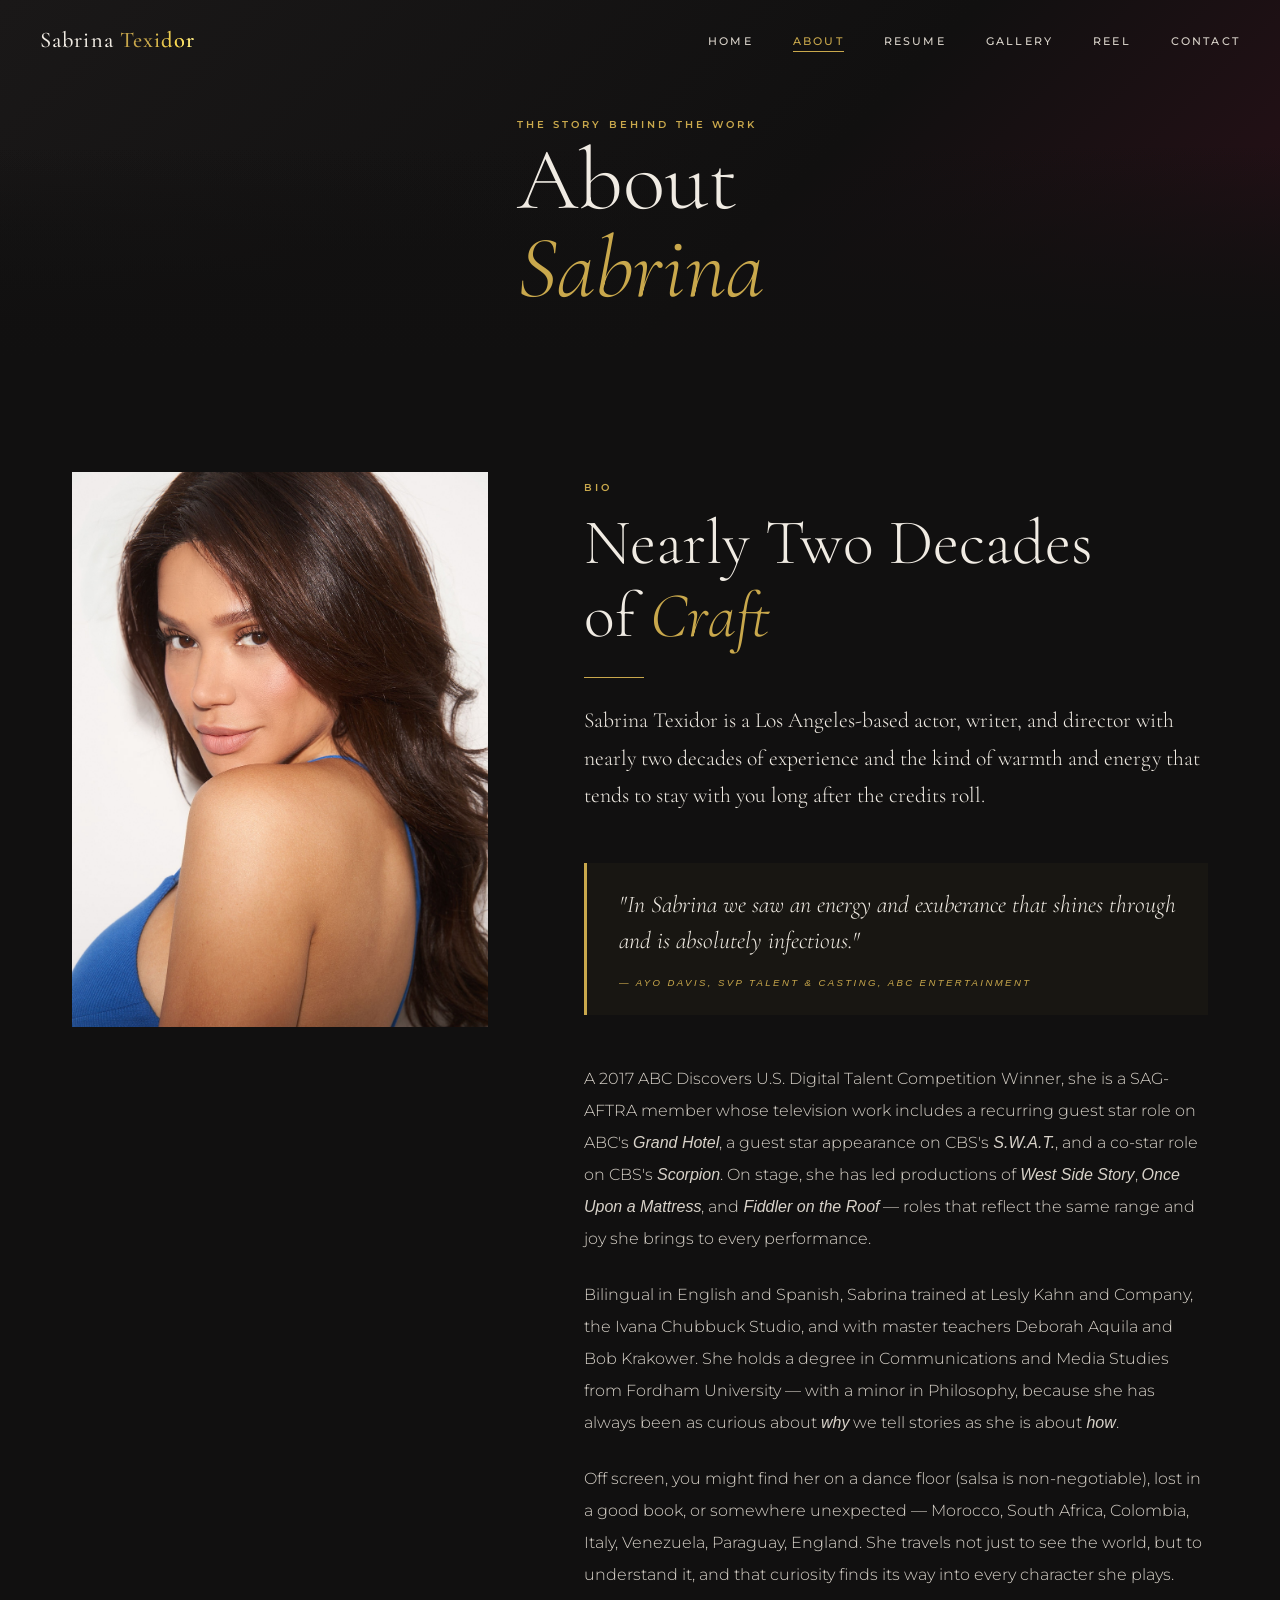
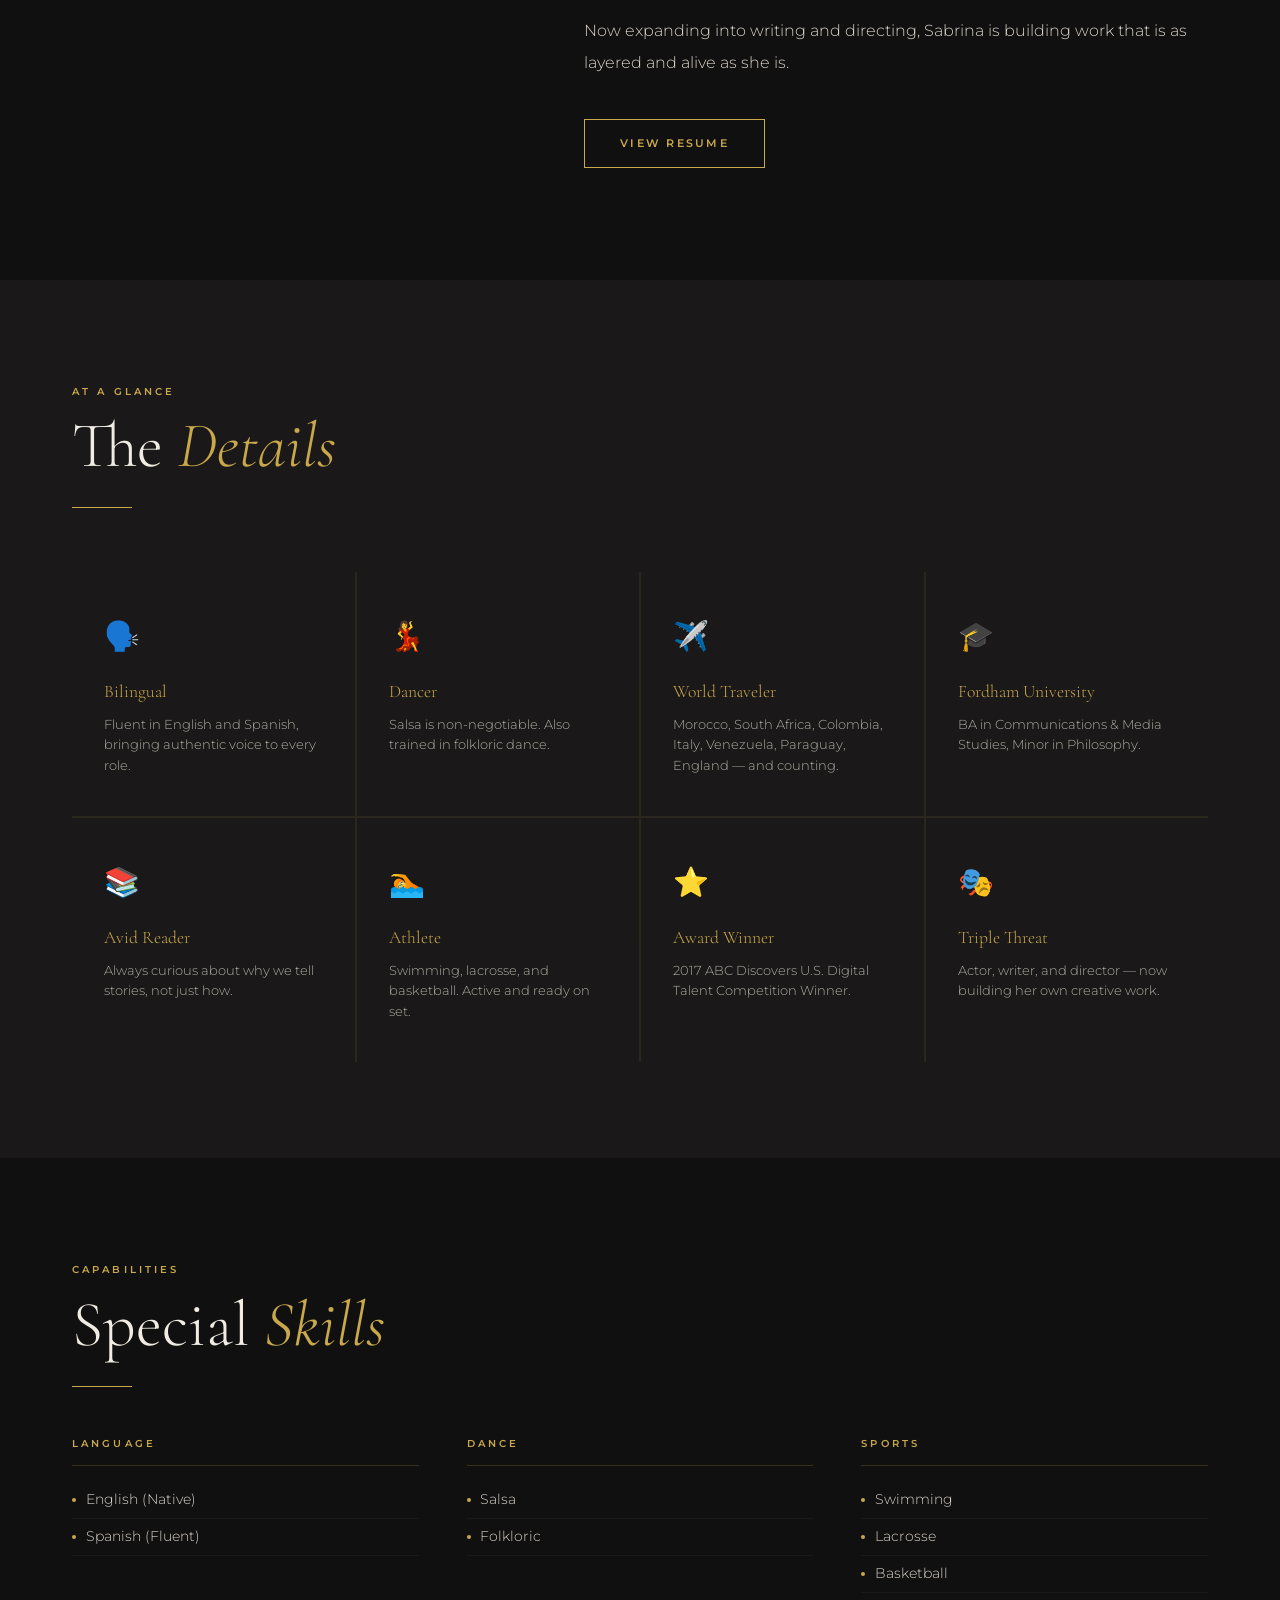
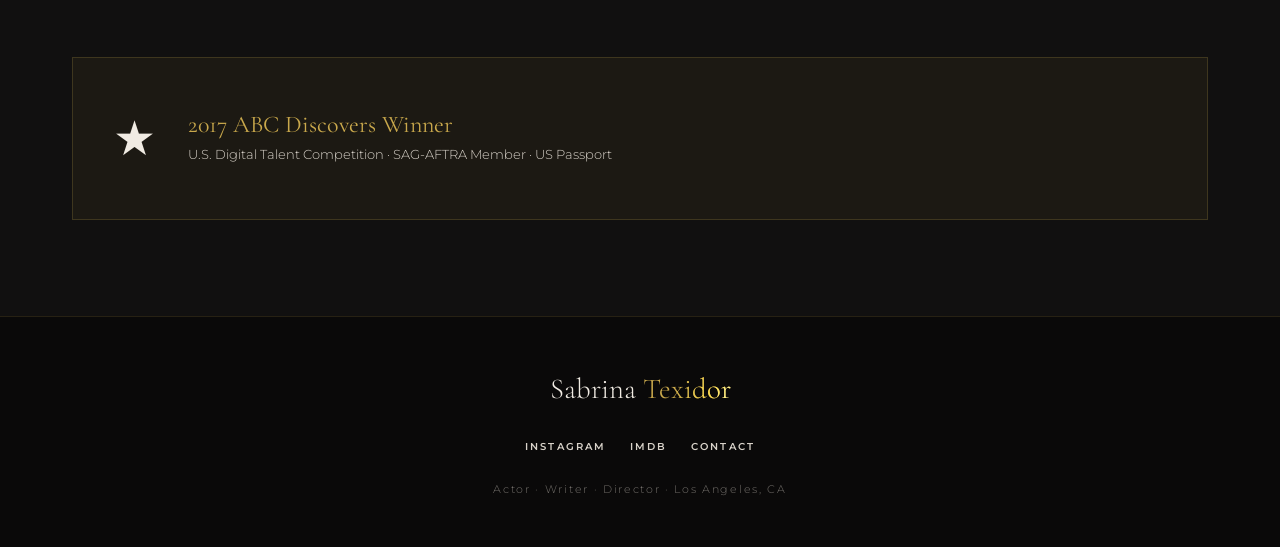
==== commit c134c52f: "Gold sparkle on all yellow text sitewide" ====
--- a/about.html
+++ b/about.html
@@ -11,7 +11,7 @@
 
   <!-- NAVIGATION -->
   <nav class="nav scrolled" id="mainNav">
-    <a href="index.html" class="nav__logo">Sabrina <span>Texidor</span></a>
+    <a href="index.html" class="nav__logo">Sabrina <span data-text="Texidor">Texidor</span></a>
     <ul class="nav__links">
       <li><a href="index.html">Home</a></li>
       <li><a href="about.html">About</a></li>
@@ -189,7 +189,7 @@
 
   <!-- FOOTER -->
   <footer>
-    <div class="footer-logo">Sabrina <span>Texidor</span></div>
+    <div class="footer-logo">Sabrina <span data-text="Texidor">Texidor</span></div>
     <div class="footer-social">
       <a href="https://www.instagram.com/sabrinatexidor" target="_blank" rel="noopener">Instagram</a>
       <a href="https://www.imdb.com/name/nm5938109/" target="_blank" rel="noopener">IMDb</a>
--- a/css/style.css
+++ b/css/style.css
@@ -67,6 +67,8 @@
 .section-title em {
   font-style: italic;
   color: var(--gold);
+  position: relative;
+  display: inline-block;
 }
 
 /* ── UTILITY ── */
@@ -155,7 +157,7 @@
   flex-shrink: 0;
 }
 
-.nav__logo span { color: var(--gold); }
+.nav__logo span { color: var(--gold); position: relative; display: inline-block; }
 
 .nav__links {
   display: flex;
@@ -317,7 +319,7 @@
   margin-bottom: 1rem;
 }
 
-footer .footer-logo span { color: var(--gold); }
+footer .footer-logo span { color: var(--gold); position: relative; display: inline-block; }
 
 footer p {
   font-size: 0.7rem;
@@ -390,8 +392,8 @@
   width: 100%;
   height: 100%;
   object-fit: cover;
-  object-position: center top;
-  opacity: 0.45;
+  object-position: center 15%;
+  opacity: 0.85;
 }
 
 .hero__overlay {
@@ -399,8 +401,8 @@
   inset: 0;
   background: linear-gradient(
     105deg,
-    rgba(17,16,16,0.92) 0%,
-    rgba(17,16,16,0.65) 50%,
+    rgba(17,16,16,0.55) 0%,
+    rgba(17,16,16,0.35) 50%,
     rgba(122,34,48,0.15) 100%
   );
 }
@@ -412,11 +414,15 @@
   margin: 0 auto;
   padding: 0 2.5rem;
   width: 100%;
+  text-align: center;
+  align-items: center;
 }
 
 .hero__eyebrow {
   display: flex;
   align-items: center;
+  justify-content: center;
+  text-align: center;
   gap: 1rem;
   margin-bottom: 1.5rem;
 }
@@ -442,11 +448,24 @@
   line-height: 0.95;
   color: var(--cream);
   margin-bottom: 1.5rem;
+  white-space: nowrap;
+  text-align: center;
+  animation: nameSlideIn 1.2s cubic-bezier(0.22, 1, 0.36, 1) both;
 }
 
 .hero__name em {
   font-style: italic;
-  color: var(--gold-light);
+  position: relative;
+  display: inline-block;
+  color: #b8952a;
+}
+
+
+@keyframes goldSparkle {
+  0%   { background-position: -200% center; opacity: 0; }
+  20%  { opacity: 1; }
+  80%  { opacity: 1; }
+  100% { background-position: 200% center; opacity: 0; }
 }
 
 .hero__tagline {
@@ -494,6 +513,7 @@
   display: flex;
   gap: 1.2rem;
   flex-wrap: wrap;
+  justify-content: center;
 }
 
 .hero__scroll {
@@ -1501,3 +1521,75 @@
 .hero__quote { animation: fadeSlideUp 1s cubic-bezier(0.4,0,0.2,1) 0.8s forwards; opacity: 0; }
 .hero__cta { animation: fadeSlideUp 1s cubic-bezier(0.4,0,0.2,1) 1s forwards; opacity: 0; }
 @keyframes fadeSlideUp { from { opacity:0; transform:translateY(40px); } to { opacity:1; transform:translateY(0); } }
+.stats-section { overflow: hidden; width: 100%; } .stats-grid { display: grid; grid-template-columns: repeat(4,1fr); gap: 2rem; padding: 4rem 2rem; max-width: 1200px; margin: 0 auto; } .ticker-wrap { display: none; } .gallery-grid { display: grid; grid-template-columns: repeat(4,1fr); gap: 6px; } .gallery-grid .gallery-item { aspect-ratio: 3/4; }
+
+/* ── FILMSTRIP ── */
+.filmstrip-wrap {
+  position: absolute;
+  top: -15%;
+  left: -4%;
+  width: 130px;
+  height: 135%;
+  transform: rotate(-11deg);
+  transform-origin: top left;
+  overflow: hidden;
+  z-index: 3;
+  box-shadow: 6px 0 50px rgba(0,0,0,0.5);
+}
+.strip-bg { position: absolute; inset: 0; background: #111; }
+.sprockets { position: absolute; top: 0; bottom: 0; width: 16px; display: flex; flex-direction: column; align-items: center; padding: 6px 0; z-index: 5; }
+.sprockets.left { left: 0; }
+.sprockets.right { right: 0; }
+.hole { flex-shrink: 0; width: 8px; height: 12px; background: #1c1c1c; border-radius: 2px; margin: 7px 0; opacity: 0.9; }
+.strip-track { position: absolute; top: 0; left: 16px; right: 16px; display: flex; flex-direction: column; animation: stripScroll 9s linear infinite; will-change: transform; z-index: 4; }
+@keyframes stripScroll { 0% { transform: translateY(0); } 100% { transform: translateY(-50%); } }
+.filmstrip-wrap .frame { flex-shrink: 0; width: 100%; height: 110px; margin: 3px 0; overflow: hidden; position: relative; background: #2a2a2a; }
+.filmstrip-wrap .frame img { width: 100%; height: 100%; object-fit: cover; object-position: top; }
+.filmstrip-wrap::after { content: ''; position: absolute; top: 0; bottom: 0; right: 0; width: 1px; background: linear-gradient(to bottom, transparent, rgba(184,149,42,0.4), transparent); z-index: 6; }
+
+/* ── HERO NAMEPLATE ── */
+.hero-nameplate {
+  background: #1c1c1c;
+  padding: 2.5rem 2rem;
+  text-align: center;
+  display: flex;
+  flex-direction: column;
+  align-items: center;
+  gap: 1rem;
+  border-top: 1px solid rgba(184,149,42,0.15);
+}
+
+@keyframes nameSlideIn {
+  0% { opacity: 0; transform: translateY(40px); }
+  100% { opacity: 1; transform: translateY(0); }
+}
+
+/* ── GLOBAL GOLD SHIMMER ── */
+.hero__name em,
+.nav__logo span,
+.footer-logo span,
+[style*="color: #b8952a"],
+[style*="color: #C9A84C"] {
+  position: relative;
+}
+
+.hero__name em::after,
+.nav__logo span::after,
+.footer-logo span::after {
+  content: attr(data-text);
+  position: absolute;
+  inset: 0;
+  background: linear-gradient(
+    105deg,
+    transparent 20%,
+    rgba(255, 223, 80, 0.95) 40%,
+    rgba(255, 245, 150, 1) 50%,
+    rgba(255, 223, 80, 0.95) 60%,
+    transparent 80%
+  );
+  background-size: 200% 100%;
+  -webkit-background-clip: text;
+  -webkit-text-fill-color: transparent;
+  background-clip: text;
+  animation: goldSparkle 2.5s ease-in-out infinite;
+}
